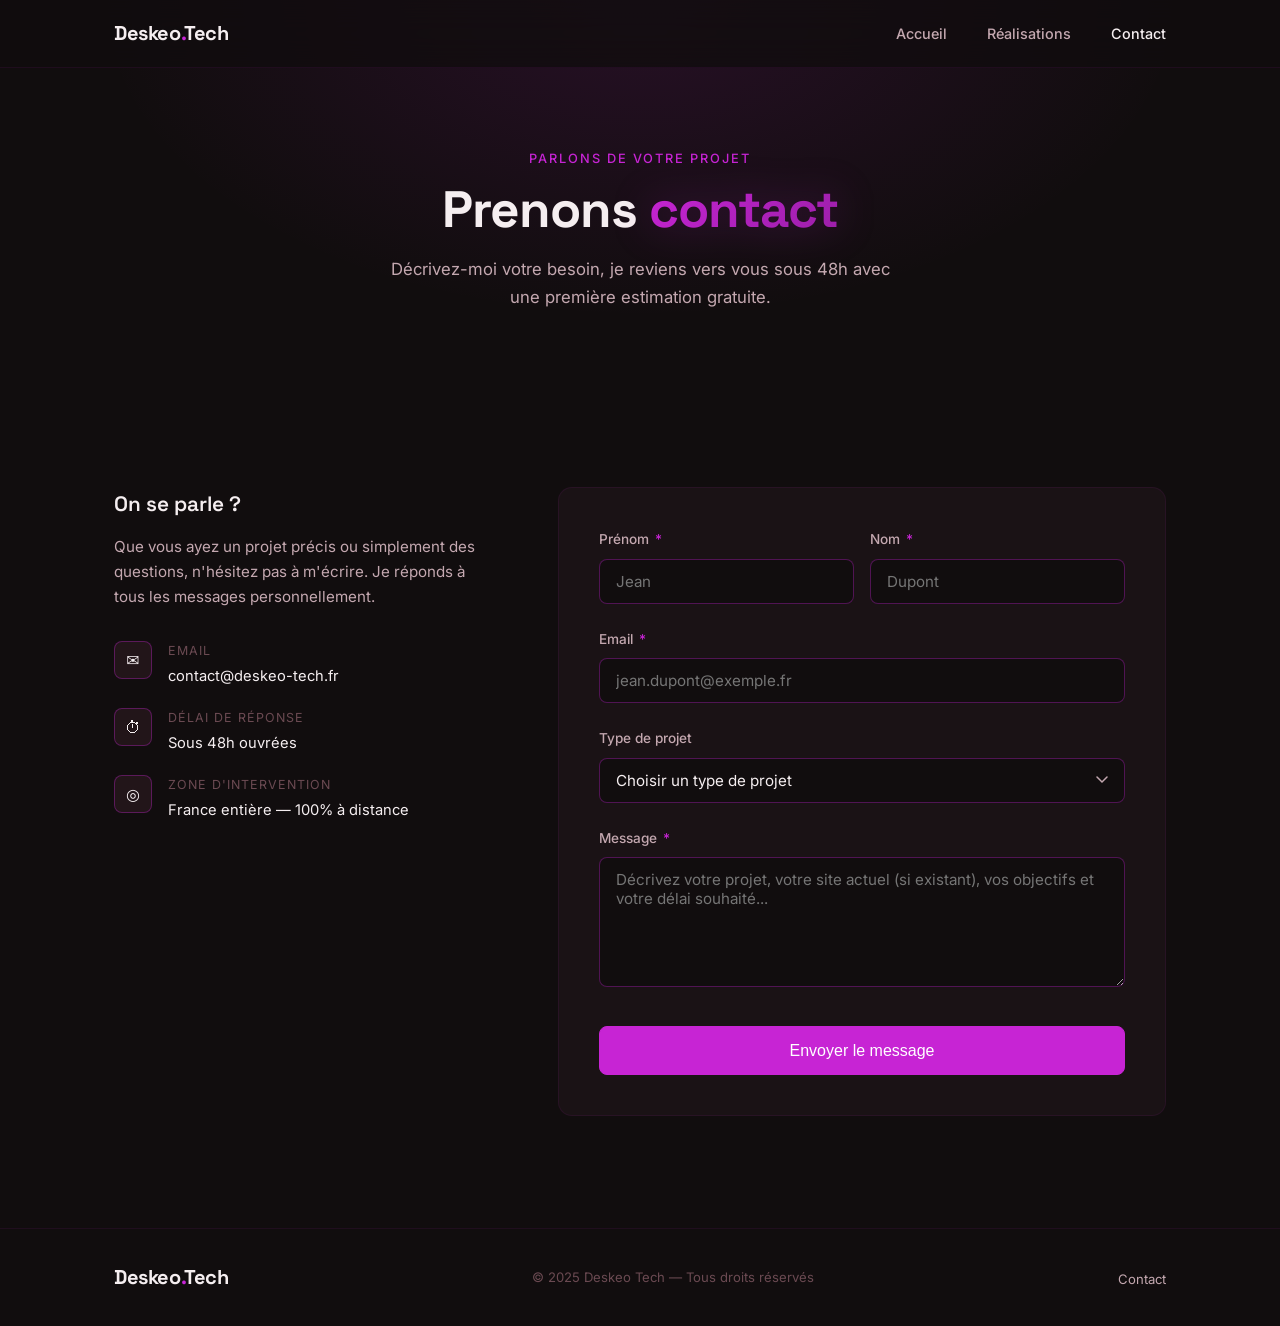
==== contact.html @ 0fa351c6 "v0.0.3 - nouvelle charte Void, pages réalisations et contact" ====
<!DOCTYPE html>
<html lang="fr">
<head>
    <meta charset="UTF-8">
    <meta name="viewport" content="width=device-width, initial-scale=1.0">
    <meta name="description" content="Contactez Deskeo Tech pour votre projet de site web.">
    <title>Contact — Deskeo Tech</title>
    <link rel="preconnect" href="https://fonts.googleapis.com">
    <link rel="preconnect" href="https://fonts.gstatic.com" crossorigin>
    <link href="https://fonts.googleapis.com/css2?family=Inter:wght@300;400;500;600&family=Space+Grotesk:wght@500;700&display=swap" rel="stylesheet">
    <link rel="stylesheet" href="css/style.css">
    <link rel="stylesheet" href="css/animations.css">
</head>
<body>

    <header class="nav-wrapper">
        <nav class="nav container">
            <a href="index.html" class="nav-logo">Deskeo<span class="accent">.</span>Tech</a>
            <button class="nav-toggle" aria-label="Ouvrir le menu" aria-expanded="false">
                <span></span><span></span><span></span>
            </button>
            <ul class="nav-links" role="list">
                <li><a href="index.html"        class="nav-link">Accueil</a></li>
                <li><a href="realisations.html" class="nav-link">Réalisations</a></li>
                <li><a href="contact.html"      class="nav-link active">Contact</a></li>
            </ul>
        </nav>
    </header>

    <main>

        <!-- EN-TÊTE DE PAGE -->
        <section class="page-hero">
            <div class="page-hero-bg" aria-hidden="true"></div>
            <div class="container">
                <p class="page-hero-eyebrow">Parlons de votre projet</p>
                <h1 class="page-hero-title">
                    Prenons <span class="neon-text">contact</span>
                </h1>
                <p class="page-hero-desc">Décrivez-moi votre besoin, je reviens vers vous sous 48h avec une première estimation gratuite.</p>
            </div>
        </section>

        <!-- FORMULAIRE + INFOS -->
        <section class="section">
            <div class="container contact-grid">

                <!-- Colonne gauche : informations -->
                <div class="contact-info">
                    <h2 class="contact-info-title">On se parle ?</h2>
                    <p class="contact-info-desc">Que vous ayez un projet précis ou simplement des questions, n'hésitez pas à m'écrire. Je réponds à tous les messages personnellement.</p>

                    <ul class="contact-items" role="list">
                        <li class="contact-item">
                            <div class="contact-item-icon" aria-hidden="true">✉</div>
                            <div>
                                <p class="contact-item-label">Email</p>
                                <p class="contact-item-value">contact@deskeo-tech.fr</p>
                            </div>
                        </li>
                        <li class="contact-item">
                            <div class="contact-item-icon" aria-hidden="true">⏱</div>
                            <div>
                                <p class="contact-item-label">Délai de réponse</p>
                                <p class="contact-item-value">Sous 48h ouvrées</p>
                            </div>
                        </li>
                        <li class="contact-item">
                            <div class="contact-item-icon" aria-hidden="true">◎</div>
                            <div>
                                <p class="contact-item-label">Zone d'intervention</p>
                                <p class="contact-item-value">France entière — 100% à distance</p>
                            </div>
                        </li>
                    </ul>
                </div>

                <!-- Colonne droite : formulaire
                     Le formulaire utilise Netlify Forms :
                     l'attribut data-netlify="true" suffit pour
                     que Netlify intercepte et stocke les envois.
                     Aucune base de données, aucun serveur à gérer.
                     Les soumissions arrivent dans ton dashboard Netlify
                     et par email. -->
                <div class="form-wrapper">
                    <form class="form" name="contact" method="POST" data-netlify="true" data-netlify-honeypot="bot-field" novalidate>

                        <!-- Champ honeypot anti-spam : caché visuellement,
                             les bots le remplissent, Netlify filtre ces envois. -->
                        <input type="hidden" name="form-name" value="contact">
                        <p style="display:none">
                            <label>Ne pas remplir : <input name="bot-field"></label>
                        </p>

                        <div class="form-row">
                            <div class="form-group">
                                <label class="form-label" for="prenom">
                                    Prénom <span class="required" aria-hidden="true">*</span>
                                </label>
                                <input class="form-input" type="text" id="prenom" name="prenom" required autocomplete="given-name" placeholder="Jean">
                            </div>
                            <div class="form-group">
                                <label class="form-label" for="nom">
                                    Nom <span class="required" aria-hidden="true">*</span>
                                </label>
                                <input class="form-input" type="text" id="nom" name="nom" required autocomplete="family-name" placeholder="Dupont">
                            </div>
                        </div>

                        <div class="form-group">
                            <label class="form-label" for="email">
                                Email <span class="required" aria-hidden="true">*</span>
                            </label>
                            <input class="form-input" type="email" id="email" name="email" required autocomplete="email" placeholder="jean.dupont@exemple.fr">
                        </div>

                        <div class="form-group">
                            <label class="form-label" for="sujet">Type de projet</label>
                            <select class="form-select" id="sujet" name="sujet">
                                <option value="" disabled selected>Choisir un type de projet</option>
                                <option value="refonte">Refonte de site existant</option>
                                <option value="creation">Création de site</option>
                                <option value="landing">Landing page</option>
                                <option value="autre">Autre demande</option>
                            </select>
                        </div>

                        <div class="form-group">
                            <label class="form-label" for="message">
                                Message <span class="required" aria-hidden="true">*</span>
                            </label>
                            <textarea class="form-textarea" id="message" name="message" required placeholder="Décrivez votre projet, votre site actuel (si existant), vos objectifs et votre délai souhaité..."></textarea>
                        </div>

                        <button type="submit" class="btn btn-primary form-submit">
                            Envoyer le message
                        </button>
                    </form>

                    <!-- Message affiché après envoi réussi (géré par JS) -->
                    <div class="form-success" id="formSuccess" role="alert" aria-live="polite">
                        <div class="form-success-icon" aria-hidden="true">✓</div>
                        <h3 class="form-success-title">Message envoyé !</h3>
                        <p class="form-success-desc">Merci pour votre message. Je vous réponds sous 48h ouvrées.</p>
                    </div>
                </div>

            </div>
        </section>

    </main>

    <footer class="footer">
        <div class="container footer-inner">
            <span class="nav-logo">Deskeo<span class="accent">.</span>Tech</span>
            <p class="footer-copy">&copy; 2025 Deskeo Tech — Tous droits réservés</p>
            <nav aria-label="Navigation secondaire">
                <a href="contact.html" class="footer-link">Contact</a>
            </nav>
        </div>
    </footer>

    <script src="js/main.js"></script>
</body>
</html>
---- css/style.css ----
/* ============================================================
   VARIABLES — palette Void/Kai'sa
   Tout changer ici se répercute sur tout le site.
   ============================================================ */
:root {
    --bg:          #110d0e;
    --bg-card:     #1a1215;
    --bg-card-alt: #221519;
    --border:      rgba(199,36,212,0.08);
    --border-accent: rgba(199,36,212,0.35);

    --text:        #f5eef0;
    --text-muted:  #c4a8b0;
    --text-faint:  #6b4a52;

    --accent:      #c724d4;
    --accent-glow: rgba(199,36,212,0.28);
    --accent-2:    #9b1fa8;

    --font-body:    'Inter', system-ui, sans-serif;
    --font-display: 'Space Grotesk', system-ui, sans-serif;

    --space-xs:  0.5rem;
    --space-sm:  1rem;
    --space-md:  2rem;
    --space-lg:  4rem;
    --space-xl:  7rem;

    --radius-sm: 8px;
    --radius-md: 14px;
    --radius-lg: 24px;

    --max-width: 1100px;
    --nav-h: 68px;
}

/* ============================================================
   RESET
   ============================================================ */
*, *::before, *::after {
    box-sizing: border-box;
    margin: 0;
    padding: 0;
}

html { scroll-behavior: smooth; }

body {
    font-family: var(--font-body);
    background: var(--bg);
    color: var(--text);
    line-height: 1.65;
    -webkit-font-smoothing: antialiased;
    overflow-x: hidden;
}

img   { max-width: 100%; display: block; }
ul    { list-style: none; }
a     { text-decoration: none; color: inherit; }

/* ============================================================
   CONTAINER
   ============================================================ */
.container {
    width: 100%;
    max-width: var(--max-width);
    margin: 0 auto;
    padding: 0 1.5rem;
}

/* ============================================================
   NAVIGATION
   ============================================================ */
.nav-wrapper {
    position: fixed;
    top: 0; left: 0; right: 0;
    z-index: 100;
    height: var(--nav-h);
    border-bottom: 1px solid var(--border);
    background: rgba(17,13,14,0.8);
    backdrop-filter: blur(16px);
    -webkit-backdrop-filter: blur(16px);
}

.nav {
    display: flex;
    align-items: center;
    justify-content: space-between;
    height: 100%;
}

.nav-logo {
    font-family: var(--font-display);
    font-size: 1.25rem;
    font-weight: 700;
    letter-spacing: -0.02em;
}

.accent { color: var(--accent); }

.nav-links {
    display: flex;
    align-items: center;
    gap: 2.5rem;
}

.nav-link {
    font-size: 0.9rem;
    font-weight: 500;
    color: var(--text-muted);
    transition: color 0.2s;
}
.nav-link:hover,
.nav-link.active { color: var(--text); }

.nav-toggle {
    display: none;
    flex-direction: column;
    gap: 5px;
    background: none;
    border: none;
    cursor: pointer;
    padding: 4px;
}
.nav-toggle span {
    display: block;
    width: 24px;
    height: 2px;
    background: var(--text);
    border-radius: 2px;
    transition: transform 0.3s, opacity 0.3s;
}

/* ============================================================
   HERO
   ============================================================ */
.hero {
    position: relative;
    min-height: 100svh;
    display: flex;
    align-items: center;
    padding-top: var(--nav-h);
    overflow: hidden;
}

.hero-bg {
    position: absolute;
    inset: 0;
    pointer-events: none;
}

.hero-content {
    position: relative;
    z-index: 1;
    padding-top: var(--space-xl);
    padding-bottom: var(--space-xl);
}

.hero-eyebrow {
    font-size: 0.8rem;
    font-weight: 500;
    letter-spacing: 0.15em;
    text-transform: uppercase;
    color: var(--accent);
    margin-bottom: var(--space-sm);
}

.hero-title {
    font-family: var(--font-display);
    font-size: clamp(2.2rem, 5vw, 3.8rem);
    font-weight: 700;
    line-height: 1.15;
    letter-spacing: -0.02em;
    margin-bottom: var(--space-md);
}

.neon-text {
    background: linear-gradient(135deg, var(--accent), var(--accent-2));
    -webkit-background-clip: text;
    -webkit-text-fill-color: transparent;
    background-clip: text;
    filter: drop-shadow(0 0 20px var(--accent-glow));
}

.hero-desc {
    max-width: 540px;
    color: var(--text-muted);
    font-size: 1.05rem;
    margin-bottom: var(--space-md);
}

.hero-actions {
    display: flex;
    gap: var(--space-sm);
    flex-wrap: wrap;
}

/* ============================================================
   BOUTONS
   ============================================================ */
.btn {
    display: inline-flex;
    align-items: center;
    gap: 0.5rem;
    padding: 0.75rem 1.75rem;
    border-radius: var(--radius-sm);
    font-size: 0.95rem;
    font-weight: 500;
    cursor: pointer;
    transition: all 0.2s;
    border: 1px solid transparent;
    white-space: nowrap;
}

.btn-primary {
    background: var(--accent);
    color: #fff;
    border-color: var(--accent);
}
.btn-primary:hover {
    background: transparent;
    color: var(--accent);
    box-shadow: 0 0 24px var(--accent-glow);
}

.btn-ghost {
    background: transparent;
    color: var(--text-muted);
    border-color: var(--border-accent);
}
.btn-ghost:hover {
    color: var(--text);
    border-color: var(--accent);
}

/* ============================================================
   SECTIONS
   ============================================================ */
.section { padding: var(--space-xl) 0; }

.section-header {
    text-align: center;
    margin-bottom: 3.5rem;
}

.section-eyebrow {
    font-size: 0.8rem;
    font-weight: 500;
    letter-spacing: 0.15em;
    text-transform: uppercase;
    color: var(--accent);
    margin-bottom: 0.75rem;
}

.section-title {
    font-family: var(--font-display);
    font-size: clamp(1.6rem, 3.5vw, 2.4rem);
    font-weight: 700;
    line-height: 1.2;
    letter-spacing: -0.02em;
}

/* ============================================================
   CARDS SERVICES
   ============================================================ */
.cards-grid {
    display: grid;
    grid-template-columns: repeat(auto-fill, minmax(260px, 1fr));
    gap: 1.5rem;
}

.card {
    position: relative;
    background: var(--bg-card);
    border: 1px solid var(--border);
    border-radius: var(--radius-md);
    padding: 2rem;
    transition: border-color 0.3s, transform 0.3s;
}
.card:hover {
    border-color: var(--border-accent);
    transform: translateY(-4px);
}

.card-featured {
    border-color: var(--border-accent);
    background: var(--bg-card-alt);
}

.card-icon {
    font-size: 1.8rem;
    margin-bottom: 1rem;
    color: var(--accent);
}

.card-title {
    font-family: var(--font-display);
    font-size: 1.1rem;
    font-weight: 600;
    margin-bottom: 0.75rem;
}

.card-desc {
    font-size: 0.9rem;
    color: var(--text-muted);
    line-height: 1.6;
}

.card-badge {
    position: absolute;
    top: -12px;
    right: 1.5rem;
    background: var(--accent);
    color: #fff;
    font-size: 0.72rem;
    font-weight: 600;
    padding: 3px 10px;
    border-radius: 99px;
    letter-spacing: 0.05em;
}

/* ============================================================
   SECTION WHY
   ============================================================ */
.why { background: var(--bg-card); }

.why-grid {
    display: grid;
    grid-template-columns: 1fr 1fr;
    gap: 4rem;
    align-items: center;
}

.why-list {
    display: flex;
    flex-direction: column;
    gap: 1.75rem;
    margin-top: 2rem;
}

.why-item {
    display: flex;
    gap: 1rem;
    align-items: flex-start;
}

.why-dot {
    width: 8px;
    height: 8px;
    min-width: 8px;
    border-radius: 50%;
    background: var(--accent);
    margin-top: 0.45rem;
    box-shadow: 0 0 8px var(--accent);
}

.why-item strong { display: block; font-weight: 600; margin-bottom: 0.25rem; }
.why-item p      { font-size: 0.9rem; color: var(--text-muted); }

.stats-block {
    background: var(--bg);
    border: 1px solid var(--border-accent);
    border-radius: var(--radius-lg);
    padding: 2.5rem;
    display: flex;
    flex-direction: column;
    gap: 1.5rem;
}

.stat { text-align: center; }

.stat-number {
    display: block;
    font-family: var(--font-display);
    font-size: 2.2rem;
    font-weight: 700;
    margin-bottom: 0.25rem;
}

.stat-label {
    font-size: 0.82rem;
    color: var(--text-muted);
    text-transform: uppercase;
    letter-spacing: 0.08em;
}

.stat-divider { height: 1px; background: var(--border-accent); }

/* ============================================================
   CTA
   ============================================================ */
.cta-section { text-align: center; }

.cta-inner {
    position: relative;
    border: 1px solid var(--border-accent);
    border-radius: var(--radius-lg);
    padding: 5rem 2rem;
    overflow: hidden;
}

.cta-neon-bg {
    position: absolute;
    inset: 0;
    background: radial-gradient(ellipse at center, rgba(199,36,212,0.1) 0%, transparent 70%);
    pointer-events: none;
}

.cta-title {
    font-family: var(--font-display);
    font-size: clamp(1.8rem, 4vw, 2.8rem);
    font-weight: 700;
    margin-bottom: 1rem;
    position: relative;
}

.cta-desc {
    color: var(--text-muted);
    max-width: 480px;
    margin: 0 auto 2rem;
    position: relative;
}

/* ============================================================
   PAGE HERO (pages intérieures — plus compact que le hero accueil)
   ============================================================ */
.page-hero {
    padding-top: calc(var(--nav-h) + 5rem);
    padding-bottom: 4rem;
    text-align: center;
    position: relative;
    overflow: hidden;
}

.page-hero-bg {
    position: absolute;
    inset: 0;
    pointer-events: none;
    background: radial-gradient(ellipse at 50% 0%, rgba(199,36,212,0.12) 0%, transparent 60%);
}

.page-hero-eyebrow {
    font-size: 0.8rem;
    font-weight: 500;
    letter-spacing: 0.15em;
    text-transform: uppercase;
    color: var(--accent);
    margin-bottom: 0.75rem;
}

.page-hero-title {
    font-family: var(--font-display);
    font-size: clamp(2rem, 4.5vw, 3.2rem);
    font-weight: 700;
    line-height: 1.15;
    letter-spacing: -0.02em;
    margin-bottom: 1rem;
    position: relative;
}

.page-hero-desc {
    color: var(--text-muted);
    font-size: 1.05rem;
    max-width: 520px;
    margin: 0 auto;
    position: relative;
}

/* ============================================================
   PAGE RÉALISATIONS
   ============================================================ */
.projects-grid {
    display: grid;
    grid-template-columns: repeat(auto-fill, minmax(300px, 1fr));
    gap: 1.75rem;
}

.project-card {
    background: var(--bg-card);
    border: 1px solid var(--border);
    border-radius: var(--radius-md);
    overflow: hidden;
    transition: border-color 0.3s, transform 0.3s;
}
.project-card:hover {
    border-color: var(--border-accent);
    transform: translateY(-4px);
}

/* Placeholder image projet — remplacé par une vraie image plus tard */
.project-thumb {
    height: 200px;
    background: var(--bg-card-alt);
    display: flex;
    align-items: center;
    justify-content: center;
    color: var(--text-faint);
    font-size: 0.85rem;
    letter-spacing: 0.05em;
    border-bottom: 1px solid var(--border);
    position: relative;
    overflow: hidden;
}

/* Effet de grille sur le placeholder */
.project-thumb::before {
    content: '';
    position: absolute;
    inset: 0;
    background-image:
        linear-gradient(rgba(199,36,212,0.04) 1px, transparent 1px),
        linear-gradient(90deg, rgba(199,36,212,0.04) 1px, transparent 1px);
    background-size: 30px 30px;
}

.project-thumb-label {
    position: relative;
    z-index: 1;
}

.project-body { padding: 1.5rem; }

.project-tags {
    display: flex;
    flex-wrap: wrap;
    gap: 0.5rem;
    margin-bottom: 0.75rem;
}

.tag {
    font-size: 0.72rem;
    font-weight: 500;
    padding: 3px 10px;
    border-radius: 99px;
    border: 1px solid var(--border-accent);
    color: var(--accent);
    letter-spacing: 0.04em;
}

.project-title {
    font-family: var(--font-display);
    font-size: 1.05rem;
    font-weight: 600;
    margin-bottom: 0.5rem;
}

.project-desc {
    font-size: 0.88rem;
    color: var(--text-muted);
    line-height: 1.55;
    margin-bottom: 1.25rem;
}

.project-link {
    font-size: 0.85rem;
    font-weight: 500;
    color: var(--accent);
    display: inline-flex;
    align-items: center;
    gap: 0.35rem;
    transition: gap 0.2s;
}
.project-link:hover { gap: 0.6rem; }

/* Carte "projet à venir" */
.project-card-empty {
    border-style: dashed;
    display: flex;
    align-items: center;
    justify-content: center;
    min-height: 280px;
    text-align: center;
    padding: 2rem;
    color: var(--text-faint);
    font-size: 0.9rem;
}

/* ============================================================
   PAGE CONTACT
   ============================================================ */
.contact-grid {
    display: grid;
    grid-template-columns: 1fr 1.6fr;
    gap: 4rem;
    align-items: start;
}

.contact-info-title {
    font-family: var(--font-display);
    font-size: 1.3rem;
    font-weight: 600;
    margin-bottom: 0.75rem;
}

.contact-info-desc {
    color: var(--text-muted);
    font-size: 0.95rem;
    line-height: 1.65;
    margin-bottom: 2rem;
}

.contact-items {
    display: flex;
    flex-direction: column;
    gap: 1.25rem;
}

.contact-item {
    display: flex;
    align-items: flex-start;
    gap: 1rem;
}

.contact-item-icon {
    width: 38px;
    height: 38px;
    min-width: 38px;
    border-radius: var(--radius-sm);
    background: var(--bg-card-alt);
    border: 1px solid var(--border-accent);
    display: flex;
    align-items: center;
    justify-content: center;
    font-size: 1rem;
}

.contact-item-label {
    font-size: 0.78rem;
    color: var(--text-faint);
    text-transform: uppercase;
    letter-spacing: 0.08em;
    margin-bottom: 0.15rem;
}

.contact-item-value {
    font-size: 0.92rem;
    color: var(--text);
}

/* ============================================================
   FORMULAIRE
   Les inputs héritent de la police body (les navigateurs ne
   le font pas automatiquement — c'est un oubli historique).
   ============================================================ */
.form {
    background: var(--bg-card);
    border: 1px solid var(--border);
    border-radius: var(--radius-md);
    padding: 2.5rem;
}

.form-group { margin-bottom: 1.5rem; }

.form-label {
    display: block;
    font-size: 0.85rem;
    font-weight: 500;
    color: var(--text-muted);
    margin-bottom: 0.5rem;
}

.form-label .required {
    color: var(--accent);
    margin-left: 2px;
}

.form-input,
.form-select,
.form-textarea {
    width: 100%;
    font-family: var(--font-body);
    font-size: 0.95rem;
    color: var(--text);
    background: var(--bg);
    border: 1px solid var(--border-accent);
    border-radius: var(--radius-sm);
    padding: 0.75rem 1rem;
    transition: border-color 0.2s, box-shadow 0.2s;
    appearance: none;
}

/* État focus : renforce la bordure et ajoute un halo — signale
   à l'utilisateur quel champ est actif (accessibilité). */
.form-input:focus,
.form-select:focus,
.form-textarea:focus {
    outline: none;
    border-color: var(--accent);
    box-shadow: 0 0 0 3px var(--accent-glow);
}

.form-textarea {
    resize: vertical;
    min-height: 130px;
}

.form-select {
    background-image: url("data:image/svg+xml,%3Csvg xmlns='http://www.w3.org/2000/svg' width='12' height='8' viewBox='0 0 12 8'%3E%3Cpath d='M1 1l5 5 5-5' stroke='%23c4a8b0' stroke-width='1.5' fill='none' stroke-linecap='round'/%3E%3C/svg%3E");
    background-repeat: no-repeat;
    background-position: right 1rem center;
    padding-right: 2.5rem;
    cursor: pointer;
}

.form-row {
    display: grid;
    grid-template-columns: 1fr 1fr;
    gap: 1rem;
}

.form-submit {
    width: 100%;
    margin-top: 0.5rem;
    justify-content: center;
    font-size: 1rem;
    padding: 0.9rem;
}

/* Message de confirmation après envoi */
.form-success {
    display: none;
    text-align: center;
    padding: 2rem;
}
.form-success.is-visible { display: block; }
.form-success-icon { font-size: 2.5rem; margin-bottom: 1rem; }
.form-success-title { font-family: var(--font-display); font-size: 1.3rem; font-weight: 600; margin-bottom: 0.5rem; }
.form-success-desc  { color: var(--text-muted); font-size: 0.92rem; }

/* ============================================================
   FOOTER
   ============================================================ */
.footer {
    padding: 2rem 0;
    border-top: 1px solid var(--border);
}

.footer-inner {
    display: flex;
    align-items: center;
    justify-content: space-between;
    gap: 1rem;
    flex-wrap: wrap;
}

.footer-copy  { font-size: 0.82rem; color: var(--text-faint); }
.footer-link  { font-size: 0.82rem; color: var(--text-muted); transition: color 0.2s; }
.footer-link:hover { color: var(--accent); }

/* ============================================================
   RESPONSIVE MOBILE
   ============================================================ */
@media (max-width: 768px) {

    .nav-toggle { display: flex; }

    .nav-links {
        position: fixed;
        inset: var(--nav-h) 0 0 0;
        background: rgba(17,13,14,0.97);
        flex-direction: column;
        justify-content: center;
        gap: 2rem;
        font-size: 1.2rem;
        transform: translateX(100%);
        transition: transform 0.3s ease;
    }
    .nav-links.is-open { transform: translateX(0); }

    .why-grid         { grid-template-columns: 1fr; gap: 2.5rem; }
    .contact-grid     { grid-template-columns: 1fr; gap: 2.5rem; }
    .form-row         { grid-template-columns: 1fr; }
    .footer-inner     { justify-content: center; text-align: center; }
}
---- css/animations.css ----
/* ============================================================
   ANIMATIONS & EFFETS NÉON — palette Void/Kai'sa
   ============================================================ */

.neon-orb {
    position: absolute;
    border-radius: 50%;
    filter: blur(90px);
    opacity: 0.5;
    animation: float 8s ease-in-out infinite;
}

.orb-1 {
    width: 550px;
    height: 550px;
    background: var(--accent);
    top: -20%;
    right: -12%;
    animation-delay: 0s;
}

.orb-2 {
    width: 380px;
    height: 380px;
    background: var(--accent-2);
    bottom: 0%;
    left: -10%;
    animation-delay: -4s;
    opacity: 0.35;
}

.grid-overlay {
    position: absolute;
    inset: 0;
    background-image:
        linear-gradient(rgba(199,36,212,0.04) 1px, transparent 1px),
        linear-gradient(90deg, rgba(199,36,212,0.04) 1px, transparent 1px);
    background-size: 60px 60px;
    mask-image: linear-gradient(to bottom, transparent 0%, black 20%, black 80%, transparent 100%);
    -webkit-mask-image: linear-gradient(to bottom, transparent 0%, black 20%, black 80%, transparent 100%);
}

@keyframes float {
    0%, 100% { transform: translateY(0px) scale(1); }
    50%       { transform: translateY(-30px) scale(1.05); }
}

/* Apparition au chargement */
.hero-eyebrow { animation: fadeUp 0.7s ease both; animation-delay: 0.1s; }
.hero-title   { animation: fadeUp 0.7s ease both; animation-delay: 0.25s; }
.hero-desc    { animation: fadeUp 0.7s ease both; animation-delay: 0.4s; }
.hero-actions { animation: fadeUp 0.7s ease both; animation-delay: 0.55s; }

/* Apparition pages intérieures */
.page-hero-eyebrow { animation: fadeUp 0.6s ease both; animation-delay: 0.1s; }
.page-hero-title   { animation: fadeUp 0.6s ease both; animation-delay: 0.22s; }
.page-hero-desc    { animation: fadeUp 0.6s ease both; animation-delay: 0.34s; }

@keyframes fadeUp {
    from { opacity: 0; transform: translateY(24px); }
    to   { opacity: 1; transform: translateY(0); }
}

@keyframes glow-pulse {
    0%, 100% { filter: drop-shadow(0 0 16px rgba(199,36,212,0.4)); }
    50%       { filter: drop-shadow(0 0 36px rgba(199,36,212,0.75)); }
}
.neon-text { animation: glow-pulse 3s ease-in-out infinite; }

@media (prefers-reduced-motion: reduce) {
    *, *::before, *::after {
        animation-duration: 0.01ms !important;
        animation-iteration-count: 1 !important;
        transition-duration: 0.01ms !important;
    }
}
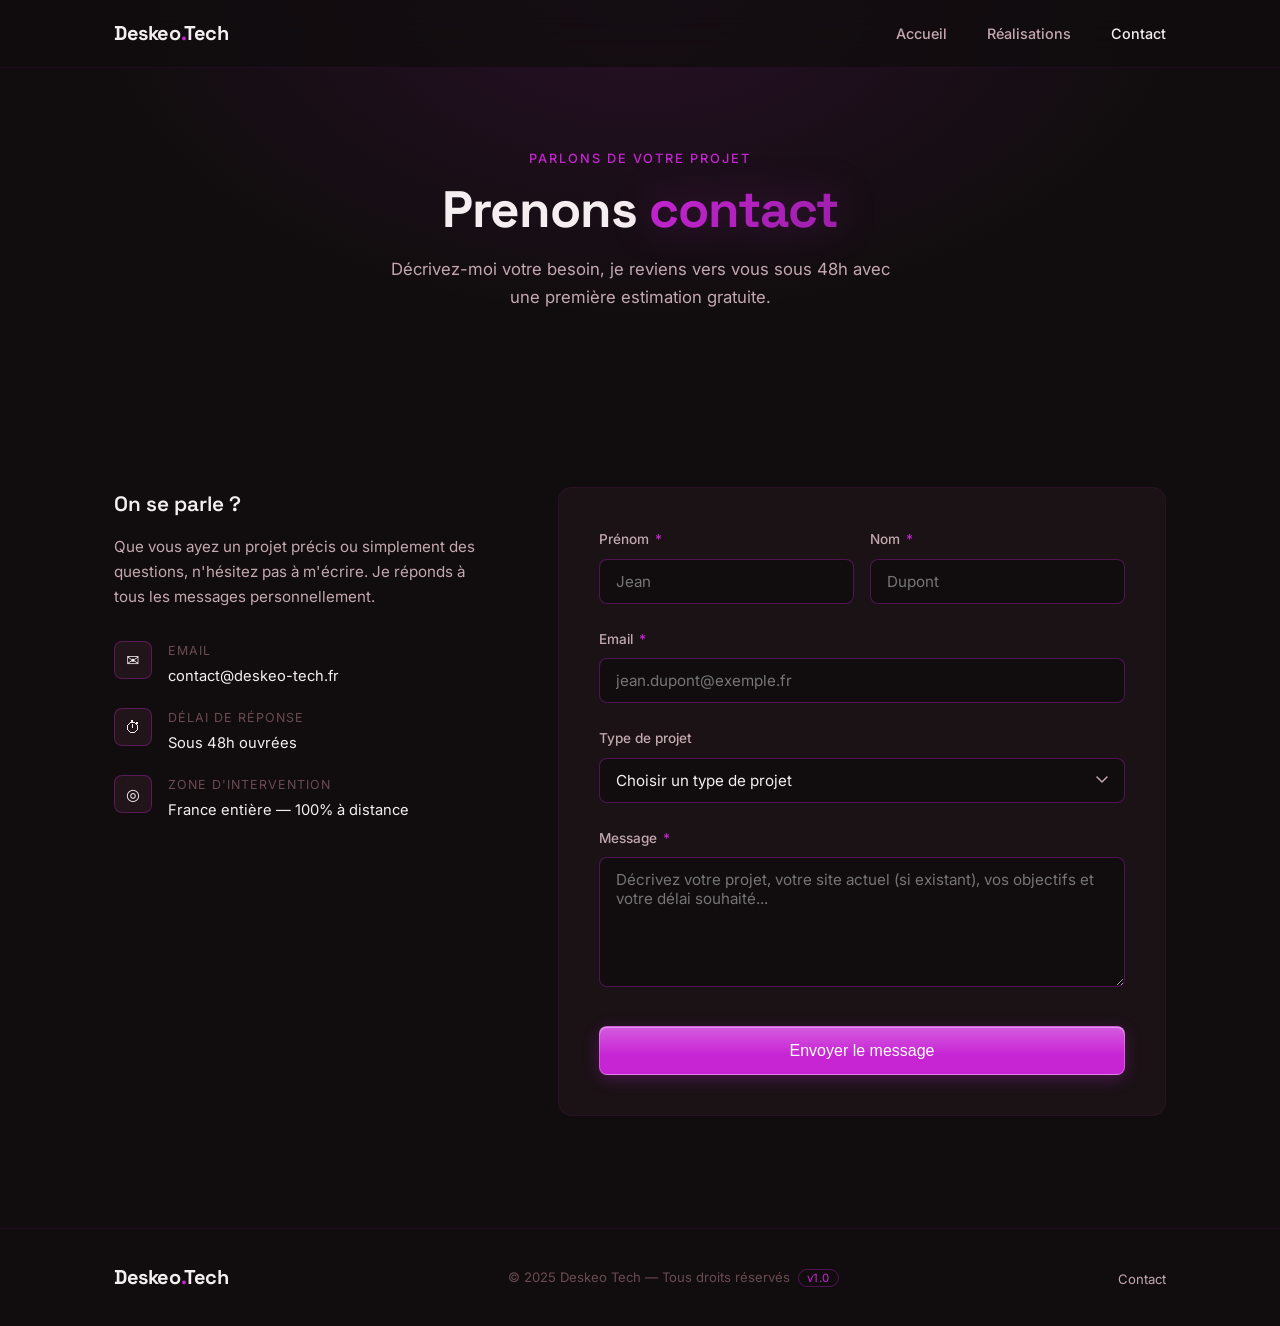
==== commit ccbc814f: "v1.0 - Ajout effet Liquid Glass + version du site dans le footer" ====
--- a/contact.html
+++ b/contact.html
@@ -83,7 +83,7 @@
                      Les soumissions arrivent dans ton dashboard Netlify
                      et par email. -->
                 <div class="form-wrapper">
-                    <form class="form" name="contact" method="POST" data-netlify="true" data-netlify-honeypot="bot-field" novalidate>
+                    <form class="form" name="contact" method="POST" data-netlify="true" data-netlify-honeypot="bot-field" novalidate netlify>
 
                         <!-- Champ honeypot anti-spam : caché visuellement,
                              les bots le remplissent, Netlify filtre ces envois. -->
@@ -153,7 +153,7 @@
     <footer class="footer">
         <div class="container footer-inner">
             <span class="nav-logo">Deskeo<span class="accent">.</span>Tech</span>
-            <p class="footer-copy">&copy; 2025 Deskeo Tech — Tous droits réservés</p>
+            <p class="footer-copy">&copy; 2025 Deskeo Tech — Tous droits réservés <span class="footer-version">v1.0</span></p>
             <nav aria-label="Navigation secondaire">
                 <a href="contact.html" class="footer-link">Contact</a>
             </nav>
--- a/css/style.css
+++ b/css/style.css
@@ -16,6 +16,13 @@
     --accent:      #c724d4;
     --accent-glow: rgba(199,36,212,0.28);
     --accent-2:    #9b1fa8;
+
+    /* Liquid Glass — verre dépoli translucide sur fond sombre */
+    --glass-bg:        rgba(26,18,21,0.45);
+    --glass-bg-strong: rgba(34,21,25,0.55);
+    --glass-border:    rgba(255,255,255,0.14);
+    --glass-highlight: rgba(255,255,255,0.18);
+    --glass-blur:      18px;
 
     --font-body:    'Inter', system-ui, sans-serif;
     --font-display: 'Space Grotesk', system-ui, sans-serif;
@@ -207,30 +214,41 @@
     font-size: 0.95rem;
     font-weight: 500;
     cursor: pointer;
-    transition: all 0.2s;
+    transition: all 0.2s, box-shadow 0.3s;
     border: 1px solid transparent;
     white-space: nowrap;
+    backdrop-filter: blur(var(--glass-blur));
+    -webkit-backdrop-filter: blur(var(--glass-blur));
 }
 
 .btn-primary {
-    background: var(--accent);
+    background:
+        linear-gradient(180deg, rgba(255,255,255,0.25) 0%, rgba(255,255,255,0) 60%),
+        var(--accent);
     color: #fff;
-    border-color: var(--accent);
+    border-color: rgba(255,255,255,0.25);
+    box-shadow: inset 0 1px 0 rgba(255,255,255,0.35), 0 4px 16px var(--accent-glow);
 }
 .btn-primary:hover {
-    background: transparent;
+    background:
+        linear-gradient(180deg, rgba(255,255,255,0.12) 0%, rgba(255,255,255,0) 60%),
+        transparent;
     color: var(--accent);
-    box-shadow: 0 0 24px var(--accent-glow);
+    box-shadow: inset 0 1px 0 rgba(255,255,255,0.1), 0 0 24px var(--accent-glow);
 }
 
 .btn-ghost {
-    background: transparent;
-    color: var(--text-muted);
-    border-color: var(--border-accent);
+    background:
+        linear-gradient(180deg, rgba(255,255,255,0.1) 0%, rgba(255,255,255,0) 60%),
+        var(--glass-bg);
+    color: var(--text-muted);
+    border-color: var(--glass-border);
+    box-shadow: inset 0 1px 0 var(--glass-highlight);
 }
 .btn-ghost:hover {
     color: var(--text);
     border-color: var(--accent);
+    box-shadow: inset 0 1px 0 var(--glass-highlight), 0 0 20px var(--accent-glow);
 }
 
 /* ============================================================
@@ -271,20 +289,35 @@
 
 .card {
     position: relative;
-    background: var(--bg-card);
-    border: 1px solid var(--border);
+    background:
+        linear-gradient(180deg, rgba(255,255,255,0.09) 0%, rgba(255,255,255,0) 45%),
+        linear-gradient(160deg, rgba(255,255,255,0.05), rgba(255,255,255,0.01) 60%),
+        var(--glass-bg);
+    border: 1px solid var(--glass-border);
     border-radius: var(--radius-md);
     padding: 2rem;
-    transition: border-color 0.3s, transform 0.3s;
+    backdrop-filter: blur(var(--glass-blur));
+    -webkit-backdrop-filter: blur(var(--glass-blur));
+    box-shadow:
+        inset 0 1px 0 var(--glass-highlight),
+        0 8px 32px rgba(0,0,0,0.35);
+    transition: border-color 0.3s, transform 0.3s, box-shadow 0.3s;
 }
 .card:hover {
     border-color: var(--border-accent);
     transform: translateY(-4px);
+    box-shadow:
+        inset 0 1px 0 var(--glass-highlight),
+        0 12px 40px rgba(0,0,0,0.45),
+        0 0 32px var(--accent-glow);
 }
 
 .card-featured {
     border-color: var(--border-accent);
-    background: var(--bg-card-alt);
+    background:
+        linear-gradient(180deg, rgba(255,255,255,0.1) 0%, rgba(255,255,255,0) 45%),
+        linear-gradient(160deg, rgba(199,36,212,0.12), rgba(255,255,255,0.01) 60%),
+        var(--glass-bg-strong);
 }
 
 .card-icon {
@@ -744,6 +777,15 @@
 }
 
 .footer-copy  { font-size: 0.82rem; color: var(--text-faint); }
+.footer-version {
+    font-size: 0.72rem;
+    color: var(--accent);
+    border: 1px solid var(--border-accent);
+    border-radius: 99px;
+    padding: 1px 8px;
+    margin-left: 0.25rem;
+    letter-spacing: 0.03em;
+}
 .footer-link  { font-size: 0.82rem; color: var(--text-muted); transition: color 0.2s; }
 .footer-link:hover { color: var(--accent); }
 
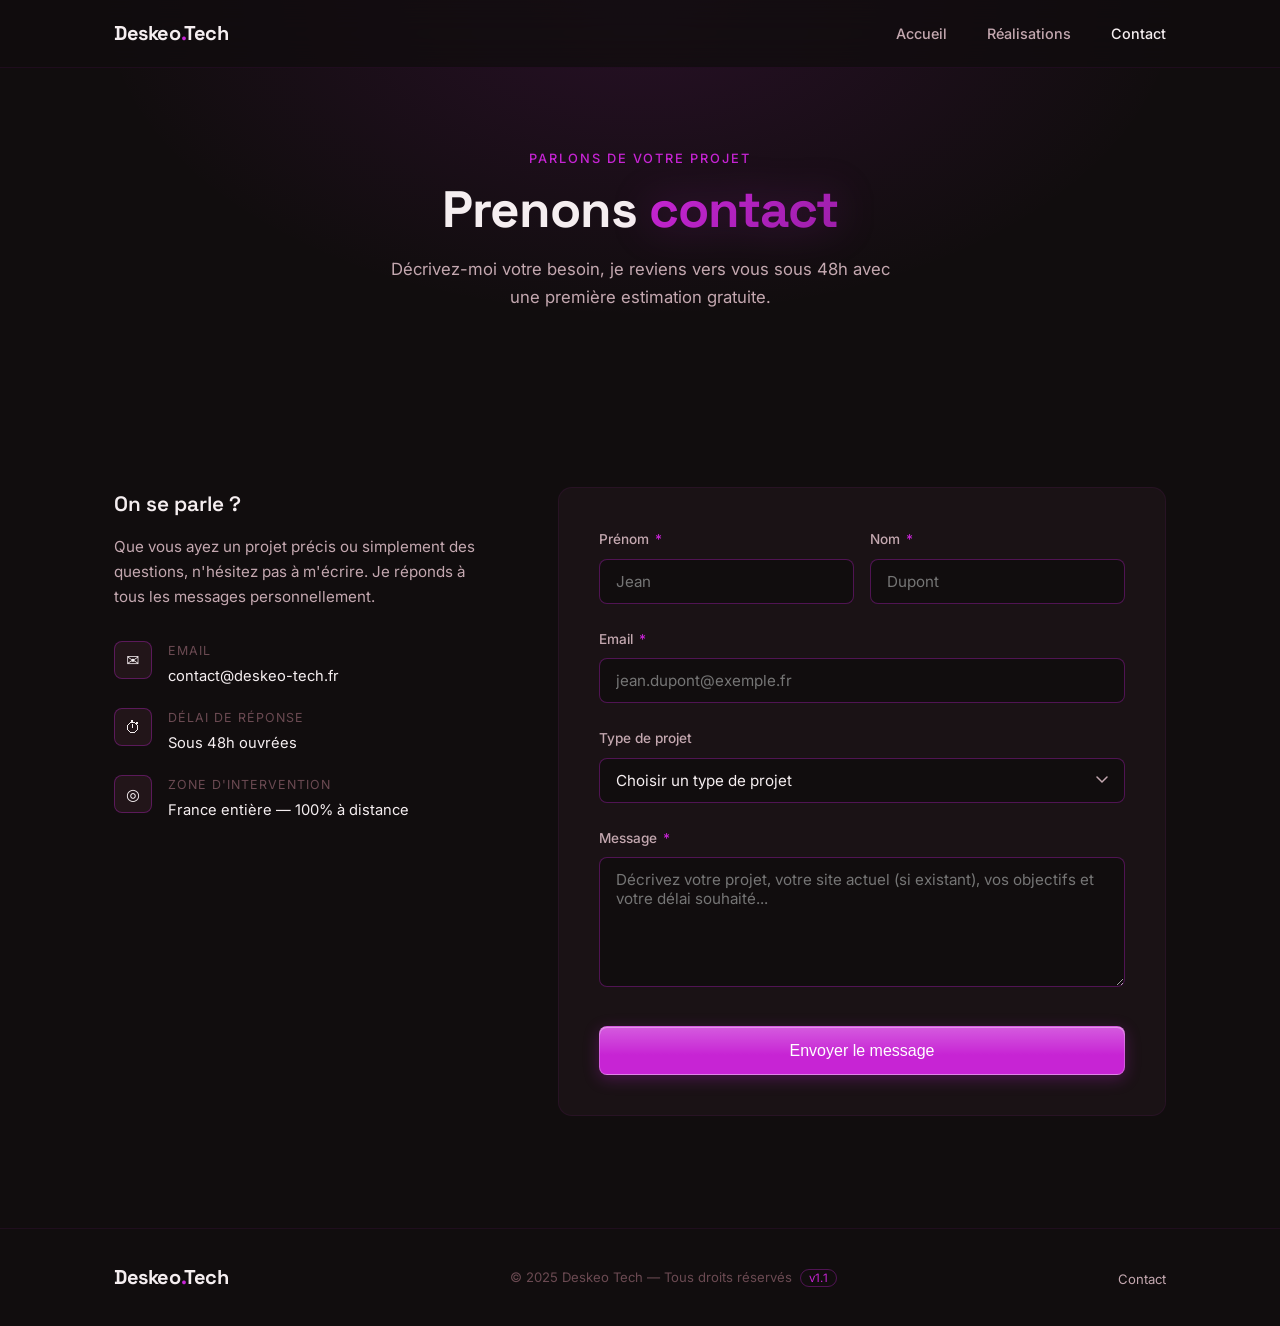
==== commit 711a81e7: "v1.1 - Ajout animation sparkles + centralisation du versionning du site" ====
--- a/contact.html
+++ b/contact.html
@@ -153,7 +153,7 @@
     <footer class="footer">
         <div class="container footer-inner">
             <span class="nav-logo">Deskeo<span class="accent">.</span>Tech</span>
-            <p class="footer-copy">&copy; 2025 Deskeo Tech — Tous droits réservés <span class="footer-version">v1.0</span></p>
+            <p class="footer-copy">&copy; 2025 Deskeo Tech — Tous droits réservés <span class="footer-version">v1.1</span></p>
             <nav aria-label="Navigation secondaire">
                 <a href="contact.html" class="footer-link">Contact</a>
             </nav>
--- a/css/animations.css
+++ b/css/animations.css
@@ -45,6 +45,32 @@
     50%       { transform: translateY(-30px) scale(1.05); }
 }
 
+/* Étincelles — générées dynamiquement en JS (main.js), max 10 en simultané */
+.sparkles {
+    position: absolute;
+    inset: 0;
+    overflow: hidden;
+    pointer-events: none;
+}
+
+.sparkle {
+    position: absolute;
+    border-radius: 50%;
+    background: var(--accent);
+    box-shadow: 0 0 6px 2px var(--accent-glow), 0 0 14px 4px rgba(199,36,212,0.3);
+    opacity: 0;
+    animation-name: sparkle-life;
+    animation-timing-function: ease-out;
+    animation-fill-mode: forwards;
+}
+
+@keyframes sparkle-life {
+    0%   { opacity: 0; transform: scale(0.3); }
+    15%  { opacity: 1; transform: scale(1); }
+    70%  { opacity: 0.85; transform: scale(1); }
+    100% { opacity: 0; transform: scale(0.5); }
+}
+
 /* Apparition au chargement */
 .hero-eyebrow { animation: fadeUp 0.7s ease both; animation-delay: 0.1s; }
 .hero-title   { animation: fadeUp 0.7s ease both; animation-delay: 0.25s; }
